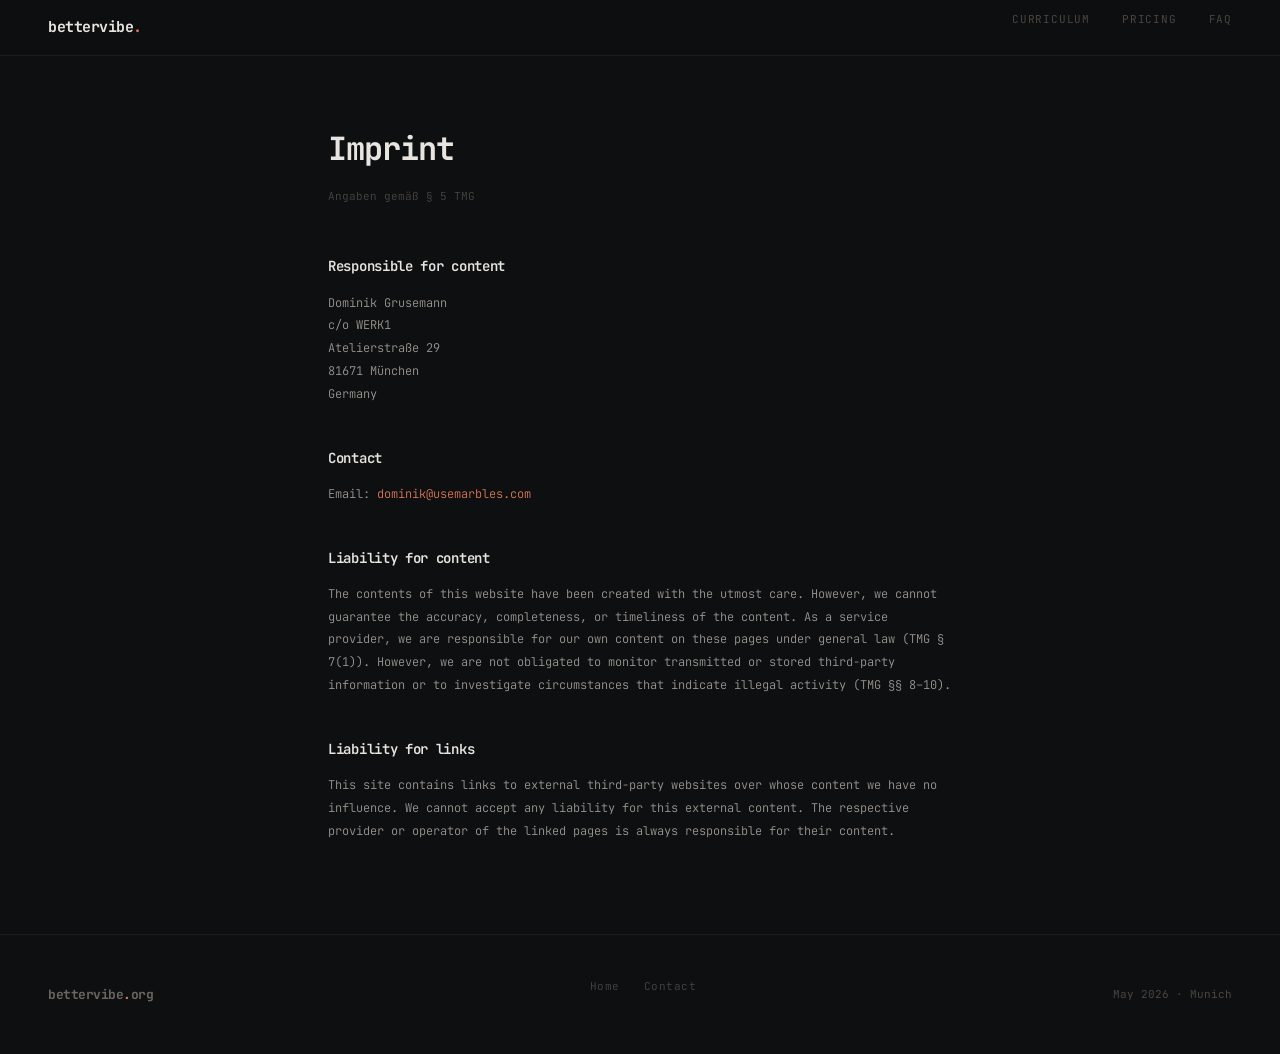
==== imprint.html @ 4f3de2db "feat: add privacy policy and imprint pages with self-hosted fonts Add privacy.html and imprint.html " ====
<!DOCTYPE html>
<html lang="en">
<head>
<meta charset="UTF-8">
<meta name="viewport" content="width=device-width, initial-scale=1.0">
<title>Imprint — bettervibe</title>
<meta name="robots" content="noindex">
<link rel="icon" type="image/svg+xml" href="/public/favicon.svg">
<link rel="icon" type="image/png" sizes="32x32" href="/public/favicon-32x32.png">
<link rel="icon" type="image/png" sizes="16x16" href="/public/favicon-16x16.png">
<link rel="apple-touch-icon" sizes="180x180" href="/public/apple-touch-icon.png">
<meta name="theme-color" content="#0D0F11">
<style>
  @font-face {
    font-family: 'JetBrains Mono';
    font-style: normal;
    font-weight: 300 700;
    font-display: swap;
    src: url(/public/fonts/jetbrains-mono-latin-ext.woff2) format('woff2');
    unicode-range: U+0100-02BA, U+02BD-02C5, U+02C7-02CC, U+02CE-02D7, U+02DD-02FF, U+0304, U+0308, U+0329, U+1D00-1DBF, U+1E00-1E9F, U+1EF2-1EFF, U+2020, U+20A0-20AB, U+20AD-20C0, U+2113, U+2C60-2C7F, U+A720-A7FF;
  }
  @font-face {
    font-family: 'JetBrains Mono';
    font-style: normal;
    font-weight: 300 700;
    font-display: swap;
    src: url(/public/fonts/jetbrains-mono-latin.woff2) format('woff2');
    unicode-range: U+0000-00FF, U+0131, U+0152-0153, U+02BB-02BC, U+02C6, U+02DA, U+02DC, U+0304, U+0308, U+0329, U+2000-206F, U+20AC, U+2122, U+2191, U+2193, U+2212, U+2215, U+FEFF, U+FFFD;
  }
  :root {
    --bg-primary: #0D0F11;
    --bg-secondary: #141719;
    --bg-card: #1E2227;
    --amber: #DA7756;
    --amber-dim: #C4623E;
    --text-primary: #E8E4DF;
    --text-secondary: #9B9690;
    --text-tertiary: #6B6660;
    --text-muted: #4A4640;
    --border: rgba(255,255,255,0.06);
    --border-strong: rgba(255,255,255,0.12);
    --radius: 8px;
    --ease: cubic-bezier(0.22, 1, 0.36, 1);
  }

  *, *::before, *::after { margin: 0; padding: 0; box-sizing: border-box; }

  body {
    font-family: 'JetBrains Mono', monospace;
    background: var(--bg-primary); color: var(--text-secondary);
    -webkit-font-smoothing: antialiased;
    line-height: 1.8;
  }

  a { color: var(--amber); text-decoration: none; transition: color 0.2s; }
  a:hover { color: #E8956F; }

  nav {
    position: fixed; top: 0; left: 0; right: 0; z-index: 100;
    height: 56px; display: flex; align-items: center; justify-content: space-between;
    padding: 0 48px;
    background: rgba(13, 15, 17, 0.85); backdrop-filter: blur(12px);
    border-bottom: 1px solid var(--border);
  }

  .nav-logo {
    font-size: 15px; font-weight: 700; color: var(--text-primary);
    letter-spacing: -0.5px; text-decoration: none;
  }
  .nav-logo .dot { color: var(--amber); }

  .nav-links {
    display: flex; gap: 32px; list-style: none; align-items: center;
  }
  .nav-links a {
    font-size: 11px; font-weight: 400; letter-spacing: 0.8px; text-transform: uppercase;
    color: var(--text-muted); text-decoration: none; transition: color 0.2s;
  }
  .nav-links a:hover { color: var(--text-primary); }

  .content {
    max-width: 720px; margin: 0 auto;
    padding: 120px 48px 80px;
  }

  h1 {
    font-size: clamp(24px, 3vw, 32px); font-weight: 700;
    color: var(--text-primary); letter-spacing: -1px;
    margin-bottom: 8px;
  }

  .subtitle {
    font-size: 11px; color: var(--text-muted); margin-bottom: 48px;
  }

  h2 {
    font-size: 14px; font-weight: 600; color: var(--text-primary);
    letter-spacing: -0.3px; margin-top: 40px; margin-bottom: 12px;
  }

  p, li {
    font-size: 12px; color: var(--text-secondary); font-weight: 300;
    line-height: 1.9; margin-bottom: 12px;
  }

  ul { padding-left: 20px; margin-bottom: 12px; }
  li { margin-bottom: 4px; }

  footer {
    padding: 40px 48px;
    border-top: 1px solid var(--border);
    display: flex; justify-content: space-between; align-items: center;
    flex-wrap: wrap; gap: 16px;
  }

  .footer-left {
    font-size: 13px; font-weight: 700; letter-spacing: -0.5px;
    color: var(--text-tertiary);
  }
  .footer-left .dot { color: var(--amber); }

  .footer-links {
    display: flex; gap: 24px; list-style: none;
  }
  .footer-links a {
    font-size: 11px; color: var(--text-muted); text-decoration: none;
    letter-spacing: 0.5px; transition: color 0.2s;
  }
  .footer-links a:hover { color: var(--amber); }

  .footer-right {
    font-size: 11px; color: var(--text-muted);
  }

  @media (max-width: 900px) {
    nav { padding: 0 24px; }
    .nav-links li:not(:last-child) { display: none; }
    .content { padding: 100px 24px 60px; }
    footer { padding: 32px 24px; flex-direction: column; align-items: flex-start; }
  }

  @media (max-width: 480px) {
    nav { padding: 0 16px; }
    .content { padding: 80px 16px 48px; }
    footer { padding: 24px 16px; }
  }
</style>
</head>
<body>

<nav>
  <a href="/" class="nav-logo">bettervibe<span class="dot">.</span></a>
  <ul class="nav-links">
    <li><a href="/#curriculum">Curriculum</a></li>
    <li><a href="/#pricing">Pricing</a></li>
    <li><a href="/#faq">FAQ</a></li>
  </ul>
</nav>

<main class="content">
  <h1>Imprint</h1>
  <p class="subtitle">Angaben gem&auml;&szlig; &sect; 5 TMG</p>

  <h2>Responsible for content</h2>
  <p>
    Dominik Grusemann<br>
    c/o WERK1<br>
    Atelierstra&szlig;e 29<br>
    81671 M&uuml;nchen<br>
    Germany
  </p>

  <h2>Contact</h2>
  <p>
    Email: <a href="mailto:dominik@usemarbles.com">dominik@usemarbles.com</a>
  </p>

  <h2>Liability for content</h2>
  <p>
    The contents of this website have been created with the utmost care. However, we cannot guarantee the accuracy, completeness, or timeliness of the content. As a service provider, we are responsible for our own content on these pages under general law (TMG &sect; 7(1)). However, we are not obligated to monitor transmitted or stored third-party information or to investigate circumstances that indicate illegal activity (TMG &sect;&sect; 8&ndash;10).
  </p>

  <h2>Liability for links</h2>
  <p>
    This site contains links to external third-party websites over whose content we have no influence. We cannot accept any liability for this external content. The respective provider or operator of the linked pages is always responsible for their content.
  </p>
</main>

<footer>
  <div class="footer-left">bettervibe<span class="dot">.</span>org</div>
  <ul class="footer-links">
    <li><a href="/">Home</a></li>
    <li><a href="mailto:dominik@usemarbles.com">Contact</a></li>
  </ul>
  <div class="footer-right">May 2026 &middot; Munich</div>
</footer>

</body>
</html>
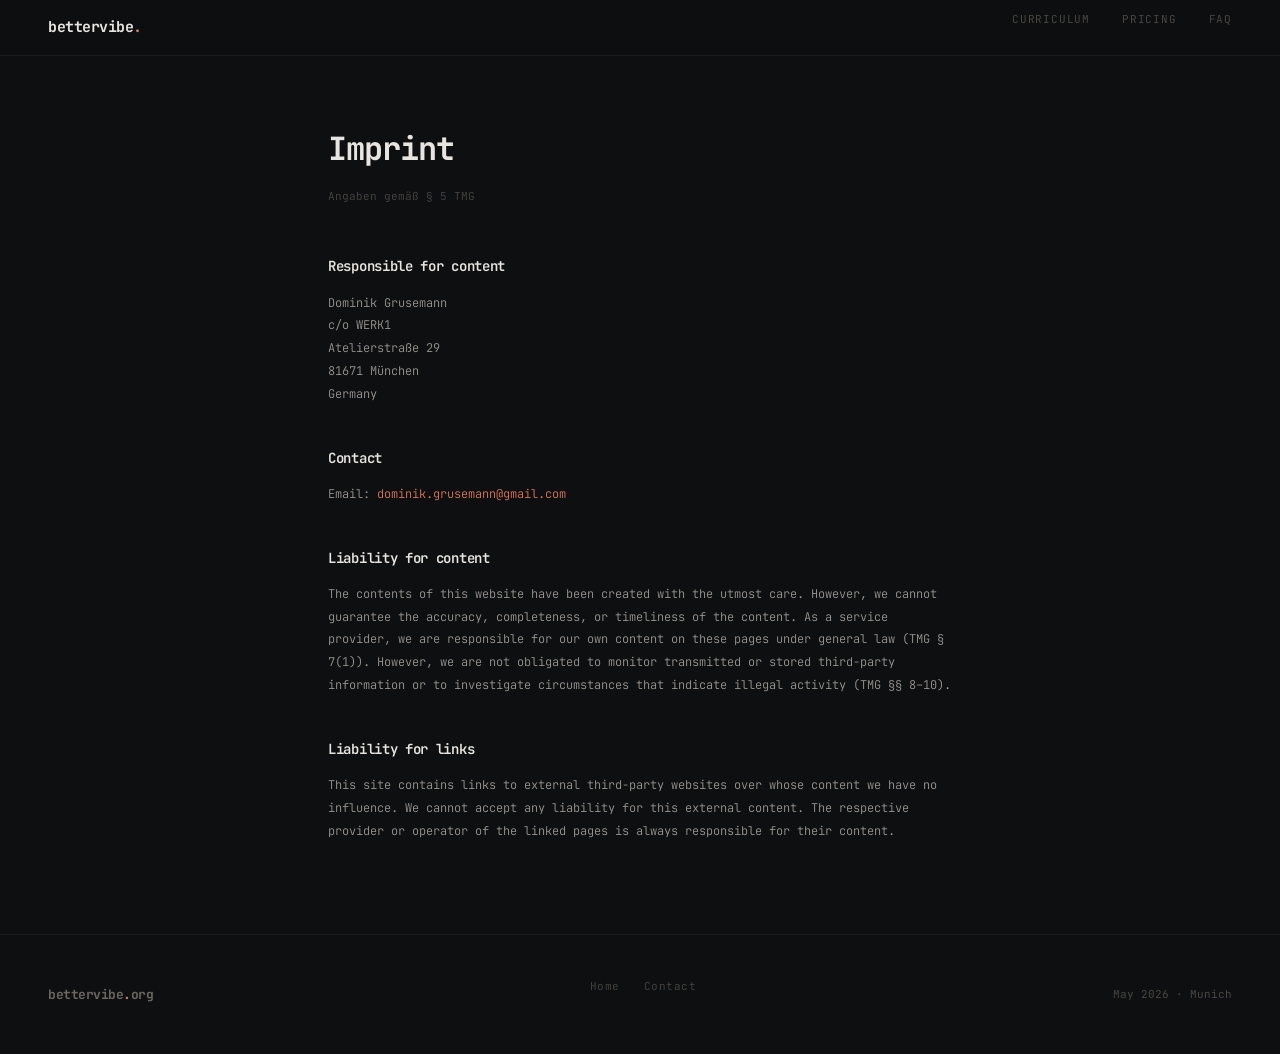
==== commit 225c0d07: "chore: update contact email across all pages Replace dominik@usemarbles.com with dominik.grusemann@g" ====
--- a/imprint.html
+++ b/imprint.html
@@ -172,7 +172,7 @@
 
   <h2>Contact</h2>
   <p>
-    Email: <a href="mailto:dominik@usemarbles.com">dominik@usemarbles.com</a>
+    Email: <a href="mailto:dominik.grusemann@gmail.com">dominik.grusemann@gmail.com</a>
   </p>
 
   <h2>Liability for content</h2>
@@ -190,7 +190,7 @@
   <div class="footer-left">bettervibe<span class="dot">.</span>org</div>
   <ul class="footer-links">
     <li><a href="/">Home</a></li>
-    <li><a href="mailto:dominik@usemarbles.com">Contact</a></li>
+    <li><a href="mailto:dominik.grusemann@gmail.com">Contact</a></li>
   </ul>
   <div class="footer-right">May 2026 &middot; Munich</div>
 </footer>
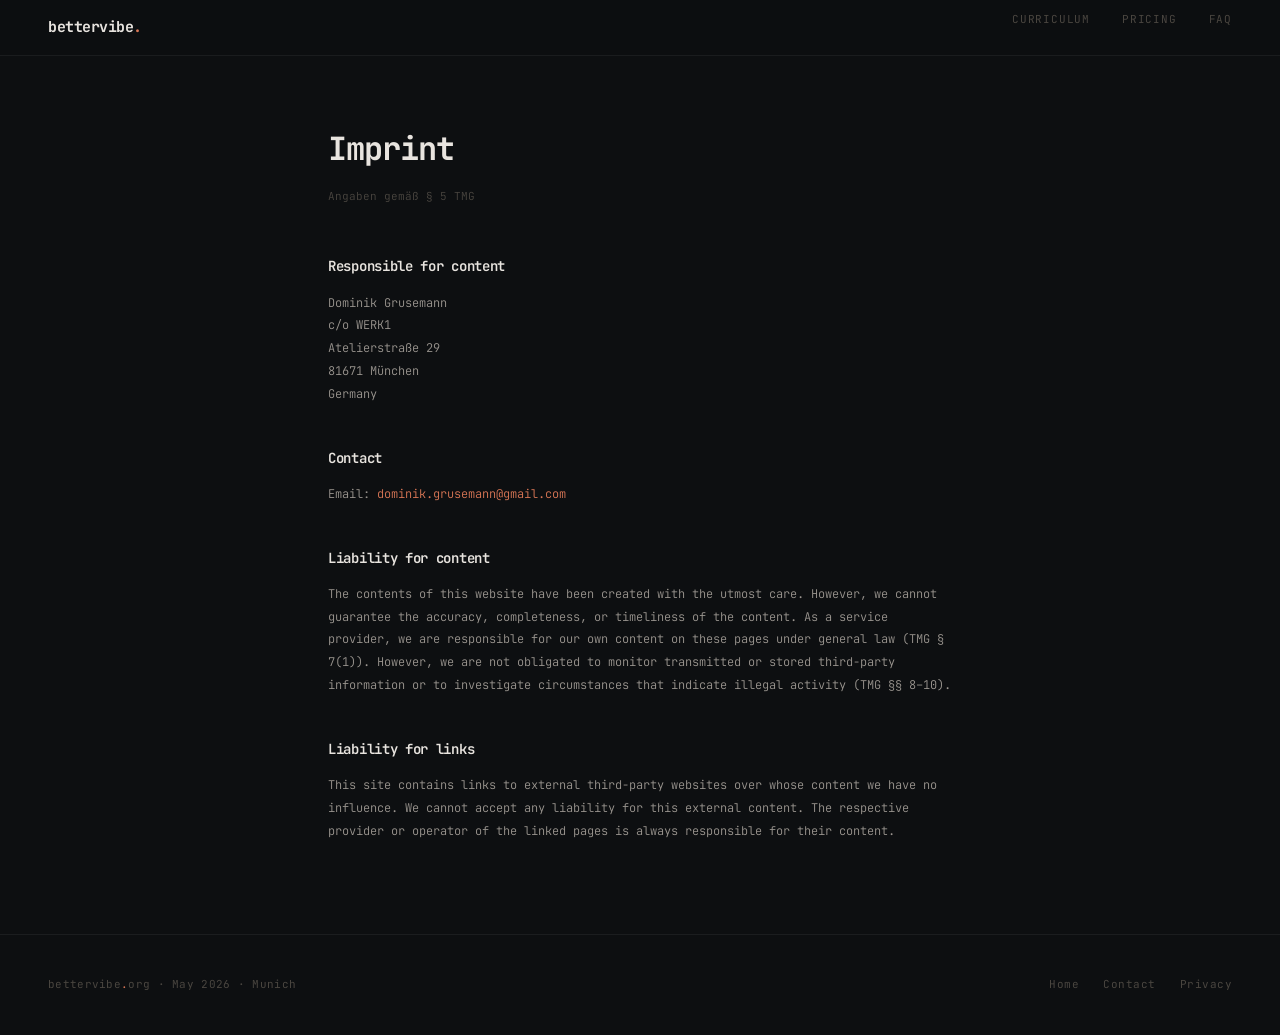
==== commit d0f8d2fb: "refactor: simplify footer structure and styling across pages Consolidate footer metadata into single" ====
--- a/imprint.html
+++ b/imprint.html
@@ -114,23 +114,18 @@
   }
 
   .footer-left {
-    font-size: 13px; font-weight: 700; letter-spacing: -0.5px;
-    color: var(--text-tertiary);
+    font-size: 11px; color: var(--text-muted); letter-spacing: 0.3px;
   }
   .footer-left .dot { color: var(--amber); }
 
-  .footer-links {
-    display: flex; gap: 24px; list-style: none;
+  .footer-legal {
+    display: flex; gap: 24px;
   }
-  .footer-links a {
+  .footer-legal a {
     font-size: 11px; color: var(--text-muted); text-decoration: none;
     letter-spacing: 0.5px; transition: color 0.2s;
   }
-  .footer-links a:hover { color: var(--amber); }
-
-  .footer-right {
-    font-size: 11px; color: var(--text-muted);
-  }
+  .footer-legal a:hover { color: var(--amber); }
 
   @media (max-width: 900px) {
     nav { padding: 0 24px; }
@@ -187,12 +182,12 @@
 </main>
 
 <footer>
-  <div class="footer-left">bettervibe<span class="dot">.</span>org</div>
-  <ul class="footer-links">
-    <li><a href="/">Home</a></li>
-    <li><a href="mailto:dominik.grusemann@gmail.com">Contact</a></li>
-  </ul>
-  <div class="footer-right">May 2026 &middot; Munich</div>
+  <div class="footer-left">bettervibe<span class="dot">.</span>org &middot; May 2026 &middot; Munich</div>
+  <div class="footer-legal">
+    <a href="/">Home</a>
+    <a href="mailto:dominik.grusemann@gmail.com">Contact</a>
+    <a href="/privacy.html">Privacy</a>
+  </div>
 </footer>
 
 </body>
